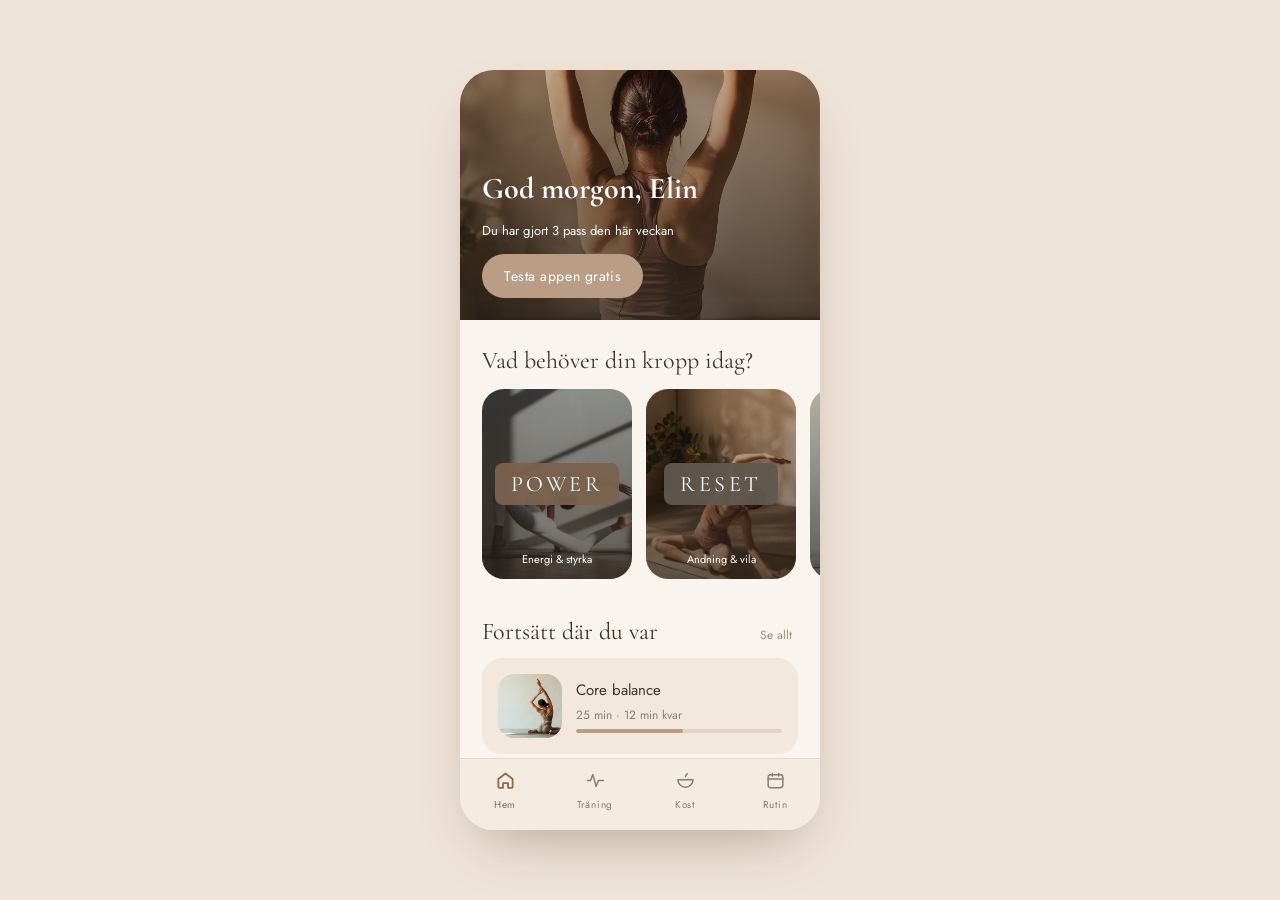
==== index.html @ 7ed8d4f2 "Initial HealthApp frontend" ====
<!DOCTYPE html>
<html lang="sv">
  <head>
    <meta charset="UTF-8" />
    <meta name="viewport" content="width=device-width, initial-scale=1.0" />
    <title>Balans – Health App</title>
    <link rel="preconnect" href="https://fonts.googleapis.com" />
    <link rel="preconnect" href="https://fonts.gstatic.com" crossorigin />
    <link href="https://fonts.googleapis.com/css2?family=Cormorant+Garamond:ital,wght@0,300;0,400;0,500;0,600;1,300;1,400&family=Jost:wght@300;400;500;600&display=swap" rel="stylesheet" />
    <link rel="stylesheet" href="styles.css" />
  </head>
  <body>
    <div class="page-shell">
      <div id="app" aria-live="polite"></div>
    </div>
    <script src="app.js"></script>
  </body>
</html>
---- styles.css ----
:root {
  --bg: #faf4ee;
  --bg-warm: #f6efe9;
  --surface: #f4ebe1;
  --surface-2: #f2e8dd;
  --surface-3: #f1e7dc;
  --surface-4: #fdf8f3;
  --inset: #efe2d3;
  --ink: #3d342c;
  --ink-secondary: #6d6055;
  --ink-tertiary: #8b7d6f;
  --ink-quaternary: #a08a73;
  --accent-brown: #8a6a4f;
  --accent-sand: #b99e85;
  --accent-deep: #5c4433;
  --line-soft: #eee2d5;
  --line-base: #e6d9ca;
  --line-strong: #ddcdb9;
  --track: #e2d3c1;
  --decor-ring: #ece0d2;
  --white: #ffffff;
  --shadow: rgba(90, 70, 52, 0.45);
  --shadow-soft: rgba(90, 70, 52, 0.6);
}

* {
  box-sizing: border-box;
}

html, body {
  margin: 0;
  min-height: 100%;
  background: #efe4d8;
  font-family: 'Jost', sans-serif;
  color: var(--ink);
}

body {
  min-height: 100vh;
  display: flex;
  align-items: center;
  justify-content: center;
}

button {
  font: inherit;
}

.page-shell {
  width: 100%;
  min-height: 100vh;
  display: flex;
  align-items: center;
  justify-content: center;
  padding: 28px;
}

.phone {
  width: 360px;
  height: 760px;
  border-radius: 34px;
  background: var(--bg);
  box-shadow: 0 26px 60px -24px var(--shadow);
  overflow: hidden;
  position: relative;
  display: flex;
  flex-direction: column;
}

.phone.reset-screen {
  background: var(--bg-warm);
}

.app-content {
  flex: 1;
  display: flex;
  flex-direction: column;
  overflow: hidden;
}

.topbar {
  display: flex;
  align-items: center;
  justify-content: space-between;
  padding: 18px 20px 0;
}

.icon-button,
.circle-button {
  width: 34px;
  height: 34px;
  border-radius: 50%;
  border: none;
  background: rgba(250, 244, 238, 0.85);
  color: var(--accent-deep);
  font-size: 15px;
  display: flex;
  align-items: center;
  justify-content: center;
  box-shadow: none;
  cursor: pointer;
}

.icon-button:hover,
.circle-button:hover,
.primary-button:hover,
.secondary-button:hover,
.menu-button:hover,
.tab:hover,
.card:hover,
.empty-card:hover {
  transform: translateY(-2px);
}

.icon-button:focus-visible,
.primary-button:focus-visible,
.secondary-button:focus-visible,
.tab:focus-visible,
.card:focus-visible,
.menu-button:focus-visible,
.filter-chip:focus-visible,
.link-button:focus-visible {
  outline: 2px solid rgba(58, 45, 38, 0.35);
  outline-offset: 2px;
}

.phone-header {
  display: flex;
  flex-direction: column;
  gap: 6px;
  padding: 18px 22px 0;
}

.eyebrow {
  font-size: 11px;
  letter-spacing: 0.2em;
  text-transform: uppercase;
  color: var(--ink-quaternary);
}

.title-display {
  font-family: 'Cormorant Garamond', serif;
  font-size: 38px;
  letter-spacing: 0.2em;
  color: var(--ink);
  text-transform: uppercase;
}

.section-title {
  font-family: 'Cormorant Garamond', serif;
  font-size: 24px;
  color: var(--ink);
}

.hero {
  position: relative;
  height: 250px;
  background-size: cover;
  background-position: center;
  flex: none;
}

.hero::after {
  content: "";
  position: absolute;
  inset: 0;
  background: linear-gradient(180deg, rgba(45, 38, 31, 0.3), rgba(45, 38, 31, 0.78));
}

.hero-content {
  position: absolute;
  left: 22px;
  right: 22px;
  bottom: 22px;
  z-index: 1;
  display: flex;
  flex-direction: column;
  gap: 14px;
}

.hero-greeting {
  font-family: 'Cormorant Garamond', serif;
  font-size: 30px;
  line-height: 1.15;
  color: var(--white);
  margin: 0;
}

.muted-copy {
  margin: 0;
  font-size: 13px;
  color: var(--white);
  line-height: 1.5;
}

.cta-button {
  align-self: flex-start;
  background: var(--accent-sand);
  color: var(--white);
  border-radius: 999px;
  padding: 12px 22px;
  font-size: 14px;
  letter-spacing: 0.04em;
  border: none;
  cursor: pointer;
}

.option-row {
  display: flex;
  gap: 14px;
  padding: 0 22px;
  overflow: auto;
  scrollbar-width: none;
}

.option-row::-webkit-scrollbar {
  display: none;
}

.feature-card {
  position: relative;
  width: 150px;
  height: 190px;
  flex: none;
  border-radius: 22px;
  overflow: hidden;
  background-size: cover;
  background-position: center;
  border: none;
  color: var(--white);
  cursor: pointer;
}

.feature-card::after {
  content: "";
  position: absolute;
  inset: 0;
  background: linear-gradient(180deg, rgba(45, 38, 31, 0.2), rgba(45, 38, 31, 0.72));
}

.feature-card .label {
  position: absolute;
  left: 0;
  right: 0;
  top: 50%;
  transform: translateY(-50%);
  text-align: center;
  z-index: 1;
}

.feature-card .label span {
  display: inline-block;
  background: rgba(122, 99, 79, 0.95);
  color: var(--white);
  font-family: 'Cormorant Garamond', serif;
  font-size: 22px;
  letter-spacing: 0.16em;
  padding: 8px 16px;
  border-radius: 8px;
}

.feature-card .subtitle {
  position: absolute;
  bottom: 12px;
  left: 14px;
  right: 14px;
  z-index: 1;
  font-size: 11px;
  line-height: 1.4;
}

.feature-card.reset .label span {
  background: rgba(96, 88, 78, 0.95);
}

.peek-card {
  width: 90px;
  height: 190px;
  background-size: cover;
  background-position: center;
}

.section-block {
  display: flex;
  flex-direction: column;
  gap: 12px;
  padding-top: 12px;
}

.section-header {
  display: flex;
  align-items: baseline;
  justify-content: space-between;
  padding: 0 22px;
}

.link-button {
  font-size: 12px;
  color: var(--ink-quaternary);
  background: transparent;
  border: none;
  cursor: pointer;
}

.resume-card {
  margin: 0 22px;
  background: var(--surface-2);
  border-radius: 20px;
  padding: 16px;
  display: flex;
  gap: 14px;
  align-items: center;
}

.thumb {
  width: 64px;
  height: 64px;
  border-radius: 16px;
  background-size: cover;
  background-position: center;
  flex: none;
}

.resume-meta {
  min-width: 0;
  display: flex;
  flex-direction: column;
  gap: 5px;
  flex: 1;
}

.resume-title {
  font-size: 15px;
  color: var(--ink);
}

.resume-time {
  font-size: 12px;
  color: var(--ink-tertiary);
}

.progress-track {
  width: 100%;
  height: 4px;
  border-radius: 99px;
  background: var(--track);
  overflow: hidden;
}

.progress-fill {
  display: block;
  height: 100%;
  background: var(--accent-sand);
  border-radius: inherit;
}

.tab-bar {
  height: 72px;
  background: var(--surface);
  border-top: 1px solid var(--line-base);
  display: grid;
  grid-template-columns: repeat(4, 1fr);
  align-items: center;
  padding-bottom: 8px;
  flex: none;
}

.tab {
  display: flex;
  flex-direction: column;
  align-items: center;
  gap: 6px;
  border: none;
  background: transparent;
  color: var(--ink-tertiary);
  cursor: pointer;
  transition: transform 0.15s ease;
}

.tab .label {
  font-size: 10px;
  letter-spacing: 0.08em;
  text-transform: none;
}

.tab.active {
  color: var(--accent-brown);
}

.tab svg {
  width: 21px;
  height: 21px;
}

.filter-row {
  display: flex;
  gap: 10px;
  flex-wrap: wrap;
  padding: 0 22px;
}

.filter-chip {
  display: inline-flex;
  align-items: center;
  justify-content: center;
  gap: 7px;
  background: var(--surface-3);
  color: var(--ink-secondary);
  padding: 9px 15px;
  border-radius: 999px;
  border: 1px solid var(--line-base);
  font-size: 13px;
  cursor: pointer;
}

.filter-chip.active {
  background: var(--ink);
  color: var(--bg);
  border-color: transparent;
}

.filter-chip .dot {
  width: 6px;
  height: 6px;
  border-radius: 50%;
  background: #d8bfa5;
}

.help-text {
  padding: 0 22px;
  font-size: 12px;
  line-height: 1.6;
  color: var(--ink-tertiary);
}

.session-list {
  display: flex;
  flex-direction: column;
  gap: 14px;
  padding: 18px 22px 0;
  overflow: hidden;
}

.workout-card {
  position: relative;
  height: 150px;
  border-radius: 22px;
  overflow: hidden;
  background-size: cover;
  background-position: center;
  border: none;
  padding: 0;
  cursor: pointer;
  box-shadow: 0 14px 30px -18px var(--shadow-soft);
}

.workout-card::after {
  content: "";
  position: absolute;
  inset: 0;
  background: linear-gradient(180deg, rgba(45, 38, 31, 0.55), rgba(45, 38, 31, 0.3) 45%, rgba(45, 38, 31, 0.78));
}

.workout-card .card-header,
.workout-card .card-footer {
  position: absolute;
  left: 16px;
  right: 16px;
  z-index: 1;
}

.workout-card .card-header {
  top: 14px;
  display: flex;
  align-items: flex-start;
  justify-content: space-between;
}

.workout-card .title {
  font-family: 'Cormorant Garamond', serif;
  font-size: 25px;
  color: var(--white);
}

.badge {
  background: rgba(255, 255, 255, 0.92);
  color: var(--accent-deep);
  font-size: 10px;
  letter-spacing: 0.1em;
  padding: 5px 10px;
  border-radius: 99px;
  text-transform: uppercase;
}

.card-footer {
  bottom: 14px;
  display: flex;
  gap: 8px;
}

.meta-pill {
  background: rgba(250, 244, 238, 0.22);
  color: var(--white);
  font-size: 12px;
  padding: 6px 12px;
  border-radius: 99px;
}

.detail-shell {
  display: flex;
  flex-direction: column;
  height: 100%;
}

.detail-hero {
  position: relative;
  height: 300px;
  background-size: cover;
  background-position: center;
  flex: none;
}

.detail-hero::after {
  content: "";
  position: absolute;
  inset: 0;
  background: linear-gradient(180deg, rgba(45, 38, 31, 0.35), rgba(45, 38, 31, 0.08) 38%, rgba(250, 244, 238, 0.98) 82%);
}

.detail-hero .top-controls {
  position: absolute;
  top: 22px;
  left: 20px;
  right: 20px;
  display: flex;
  justify-content: space-between;
  z-index: 1;
}

.detail-hero .title-wrap {
  position: absolute;
  left: 24px;
  right: 24px;
  bottom: 18px;
  display: flex;
  flex-direction: column;
  gap: 10px;
  z-index: 1;
}

.kicker {
  margin: 0;
  font-size: 11px;
  letter-spacing: 0.18em;
  text-transform: uppercase;
  color: var(--accent-brown);
}

.detail-title {
  margin: 0;
  font-family: 'Cormorant Garamond', serif;
  font-size: 34px;
  color: var(--ink);
  line-height: 1.1;
}

.meta-grid {
  display: flex;
  gap: 10px;
  padding: 4px 24px 0;
}

.meta-box {
  flex: 1;
  background: var(--surface-2);
  border-radius: 16px;
  padding: 12px;
  display: flex;
  flex-direction: column;
  gap: 4px;
}

.meta-box strong {
  font-size: 16px;
  color: var(--ink);
  font-weight: 500;
}

.meta-box span {
  font-size: 11px;
  color: var(--ink-tertiary);
}

.description-block {
  padding: 20px 24px 0;
  font-size: 13px;
  line-height: 1.75;
  color: var(--ink-secondary);
}

.steps-block {
  padding: 0 24px;
  display: flex;
  flex-direction: column;
  gap: 12px;
}

.steps-title {
  font-family: 'Cormorant Garamond', serif;
  font-size: 21px;
  color: var(--ink);
  margin: 0;
}

.step-list {
  display: flex;
  flex-direction: column;
  gap: 10px;
}

.step-row {
  display: flex;
  gap: 12px;
  align-items: center;
}

.step-number {
  width: 26px;
  height: 26px;
  border-radius: 99px;
  background: #e8dccd;
  color: var(--ink-secondary);
  font-size: 11px;
  display: flex;
  align-items: center;
  justify-content: center;
  flex: none;
}

.step-content {
  flex: 1;
  display: flex;
  justify-content: space-between;
  align-items: baseline;
  border-bottom: 1px solid var(--line-soft);
  padding-bottom: 9px;
}

.step-content:last-child {
  border-bottom: none;
}

.step-name {
  font-size: 13px;
  color: var(--ink);
}

.step-time {
  font-size: 12px;
  color: var(--ink-quaternary);
}

.bottom-action {
  margin-top: auto;
  display: flex;
  gap: 12px;
  align-items: center;
  padding: 14px 24px 26px;
  background: linear-gradient(180deg, rgba(250, 244, 238, 0), var(--bg) 40%);
}

.primary-button {
  flex: 1;
  border: none;
  background: var(--ink);
  color: var(--bg);
  text-align: center;
  padding: 16px;
  border-radius: 999px;
  font-size: 15px;
  letter-spacing: 0.04em;
  cursor: pointer;
}

.secondary-button {
  width: 52px;
  height: 52px;
  border-radius: 50%;
  border: 1px solid var(--line-strong);
  color: var(--accent-brown);
  background: transparent;
  cursor: pointer;
  font-size: 15px;
}

.reset-inner {
  display: flex;
  flex-direction: column;
  align-items: center;
  padding: 30px 0 26px;
  gap: 18px;
}

.breathing-orb {
  width: 196px;
  height: 196px;
  border-radius: 50%;
  border: 1px solid #e0d0bd;
  display: flex;
  align-items: center;
  justify-content: center;
}

.breathing-inner {
  width: 152px;
  height: 152px;
  border-radius: 50%;
  background: var(--inset);
  display: flex;
  flex-direction: column;
  align-items: center;
  justify-content: center;
  gap: 6px;
  transition: transform 0.8s ease-in-out;
}

.breathing-inner.active {
  transform: scale(1.12);
}

.breathing-phase {
  font-size: 11px;
  letter-spacing: 0.14em;
  text-transform: uppercase;
  color: var(--ink-tertiary);
}

.reset-subtitle {
  font-size: 12px;
  color: var(--ink-tertiary);
}

.reset-actions {
  padding: 0 24px;
  display: flex;
  flex-direction: column;
  gap: 14px;
}

.section-label-row {
  display: flex;
  justify-content: space-between;
  align-items: baseline;
}

.session-cards {
  display: flex;
  flex-direction: column;
  gap: 10px;
}

.list-card {
  background: var(--surface-4);
  border-radius: 18px;
  padding: 14px;
  display: flex;
  gap: 13px;
  align-items: center;
  border: none;
  text-align: left;
  cursor: pointer;
}

.list-card .mini-thumb {
  width: 46px;
  height: 46px;
  border-radius: 14px;
  background-size: cover;
  background-position: center;
  flex: none;
}

.list-card .list-copy {
  flex: 1;
  display: flex;
  flex-direction: column;
  gap: 3px;
}

.list-card .name {
  font-size: 14px;
  color: var(--ink);
}

.list-card .meta {
  font-size: 11px;
  color: var(--ink-tertiary);
}

.arrow {
  color: var(--accent-brown);
  font-size: 13px;
}

.nutrition-wrap,
.routine-wrap {
  display: flex;
  flex-direction: column;
  height: 100%;
}

.nutrition-header,
.routine-header {
  display: flex;
  flex-direction: column;
  gap: 16px;
  padding: 36px 22px 0;
}

.nutrition-header h2,
.routine-header h2 {
  margin: 0;
  font-family: 'Cormorant Garamond', serif;
  font-size: 30px;
  color: var(--ink);
}

.subcopy {
  font-size: 13px;
  color: var(--ink-tertiary);
  line-height: 1.6;
  margin: 0;
}

.search-bar {
  background: var(--surface-3);
  border: 1px solid var(--line-base);
  border-radius: 999px;
  padding: 12px 18px;
  color: var(--ink-quaternary);
  font-size: 13px;
}

.chip-row {
  display: flex;
  gap: 9px;
  flex-wrap: wrap;
}

.chip {
  border: 1px solid var(--line-base);
  background: var(--surface-3);
  color: var(--ink-secondary);
  padding: 8px 15px;
  border-radius: 999px;
  font-size: 12px;
  cursor: pointer;
}

.chip.active {
  background: var(--ink);
  color: var(--bg);
  border-color: transparent;
}

.nutrition-body {
  display: flex;
  flex-direction: column;
  gap: 14px;
  padding: 20px 22px 0;
}

.hero-recipe {
  position: relative;
  height: 180px;
  border-radius: 22px;
  overflow: hidden;
  background: repeating-linear-gradient(135deg, #e3d2bf 0 7px, #dbc8b2 7px 14px);
}

.hero-recipe::after {
  content: "";
  position: absolute;
  inset: 0;
  background: linear-gradient(180deg, rgba(45, 38, 31, 0.3), rgba(45, 38, 31, 0.78));
}

.hero-recipe .label-tag {
  position: absolute;
  top: 14px;
  left: 16px;
  z-index: 1;
  font-family: 'Jost', monospace;
  font-size: 9px;
  letter-spacing: 0.12em;
  color: rgba(255,255,255,0.8);
}

.hero-recipe .text-wrap {
  position: absolute;
  left: 16px;
  right: 16px;
  bottom: 14px;
  z-index: 1;
  display: flex;
  flex-direction: column;
  gap: 9px;
}

.hero-recipe h3 {
  font-family: 'Cormorant Garamond', serif;
  font-size: 26px;
  color: var(--white);
  margin: 0;
}

.recipe-row {
  background: var(--surface-2);
  border-radius: 20px;
  padding: 14px;
  display: flex;
  gap: 14px;
  align-items: center;
}

.recipe-thumb {
  width: 68px;
  height: 68px;
  border-radius: 16px;
  flex: none;
  background: repeating-linear-gradient(135deg, #dfd3c6 0 6px, #d6c8b9 6px 12px);
}

.recipe-copy {
  flex: 1;
  display: flex;
  flex-direction: column;
  gap: 5px;
}

.recipe-copy strong {
  font-size: 15px;
  color: var(--ink);
  font-weight: 500;
}

.recipe-copy span {
  font-size: 12px;
  color: var(--ink-tertiary);
}

.shopping-note {
  display: flex;
  justify-content: space-between;
  align-items: center;
  padding: 2px 4px;
}

.shopping-note span {
  font-size: 12px;
  color: var(--ink-tertiary);
}

.shopping-note button {
  font-size: 12px;
  color: var(--accent-brown);
  background: transparent;
  border: none;
  cursor: pointer;
}

.routine-card {
  background: var(--surface-3);
  border-radius: 24px;
  padding: 20px;
  display: flex;
  flex-direction: column;
  gap: 16px;
}

.routine-summary {
  display: flex;
  align-items: baseline;
  justify-content: space-between;
}

.routine-summary span {
  font-size: 13px;
  color: var(--ink-secondary);
}

.routine-summary strong {
  font-family: 'Cormorant Garamond', serif;
  font-size: 22px;
  color: var(--ink);
}

.week-grid {
  display: grid;
  grid-template-columns: repeat(7, 1fr);
  gap: 6px;
}

.day-cell {
  display: flex;
  flex-direction: column;
  align-items: center;
  gap: 7px;
}

.day-cell .letter {
  font-size: 10px;
  color: var(--ink-quaternary);
}

.day-bar {
  width: 100%;
  height: 30px;
  border-radius: 9px;
  background: var(--track);
}

.day-bar.done {
  background: var(--accent-sand);
}

.day-bar.tomorrow {
  background: var(--inset);
  border: 1px dashed #d9c7b2;
}

.day-list {
  display: flex;
  flex-direction: column;
  gap: 10px;
  padding: 22px 22px 0;
}

.task-item {
  display: flex;
  gap: 13px;
  align-items: center;
  background: var(--surface-2);
  border-radius: 18px;
  padding: 14px;
}

.task-check {
  width: 30px;
  height: 30px;
  border-radius: 50%;
  border: 1px solid #d9c7b2;
  background: transparent;
  color: var(--white);
  display: flex;
  align-items: center;
  justify-content: center;
  font-size: 13px;
}

.task-check.done {
  background: var(--accent-sand);
  border-color: var(--accent-sand);
}

.task-copy {
  flex: 1;
  display: flex;
  flex-direction: column;
  gap: 3px;
}

.task-copy strong {
  font-size: 14px;
  color: var(--ink);
  font-weight: 500;
}

.task-copy span {
  font-size: 11px;
  color: var(--ink-tertiary);
}

.insight-box {
  margin: 4px 22px 0;
  border: 1px solid #eadfd1;
  border-radius: 18px;
  padding: 16px;
  display: flex;
  flex-direction: column;
  gap: 8px;
}

.insight-box strong {
  font-family: 'Cormorant Garamond', serif;
  font-style: italic;
  font-size: 17px;
  color: var(--ink);
  font-weight: 500;
}

.insight-box span {
  font-size: 12px;
  line-height: 1.6;
  color: var(--ink-tertiary);
}

.hidden {
  display: none !important;
}

@media (max-width: 420px) {
  .page-shell {
    padding: 0;
  }

  .phone {
    width: 100vw;
    height: 100vh;
    border-radius: 0;
  }
}
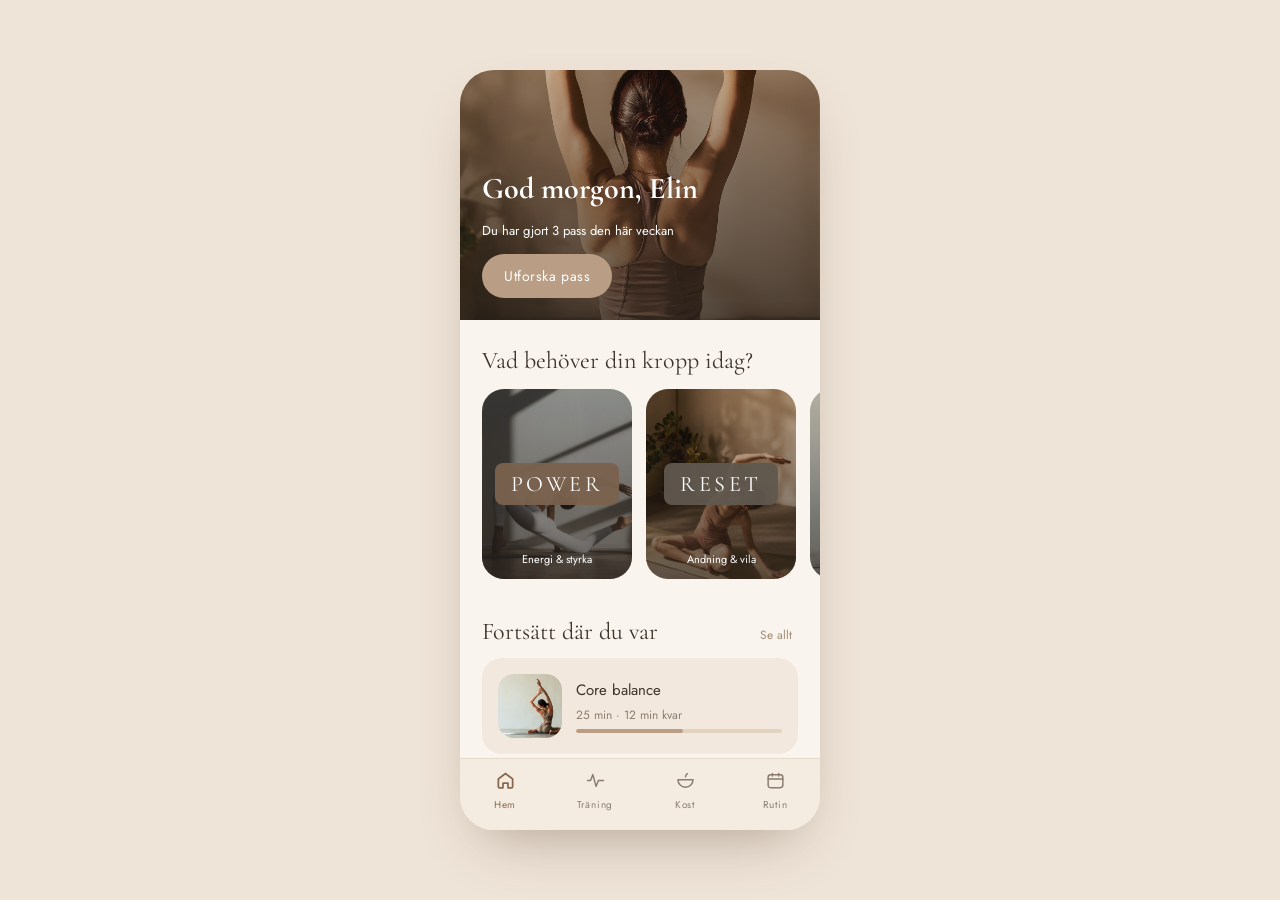
==== commit 6e424c5b: "Polish mobile layout and finish prototype interactions" ====
--- a/index.html
+++ b/index.html
@@ -7,12 +7,12 @@
     <link rel="preconnect" href="https://fonts.googleapis.com" />
     <link rel="preconnect" href="https://fonts.gstatic.com" crossorigin />
     <link href="https://fonts.googleapis.com/css2?family=Cormorant+Garamond:ital,wght@0,300;0,400;0,500;0,600;1,300;1,400&family=Jost:wght@300;400;500;600&display=swap" rel="stylesheet" />
-    <link rel="stylesheet" href="styles.css" />
+    <link rel="stylesheet" href="styles.css?v=step3b" />
   </head>
   <body>
     <div class="page-shell">
       <div id="app" aria-live="polite"></div>
     </div>
-    <script src="app.js"></script>
+    <script src="app.js?v=step3b"></script>
   </body>
 </html>
--- a/styles.css
+++ b/styles.css
@@ -73,9 +73,28 @@
 
 .app-content {
   flex: 1;
-  display: flex;
-  flex-direction: column;
-  overflow: hidden;
+  min-height: 0;
+  display: flex;
+  flex-direction: column;
+  overflow-x: hidden;
+  overflow-y: auto;
+  overscroll-behavior-y: contain;
+  scrollbar-width: none;
+}
+
+.app-content::-webkit-scrollbar {
+  display: none;
+}
+
+.home-screen {
+  flex: none;
+  min-height: 100%;
+  height: auto !important;
+}
+
+.home-screen .home-feed {
+  flex: none;
+  overflow: visible !important;
 }
 
 .topbar {
@@ -454,6 +473,17 @@
   box-shadow: 0 14px 30px -18px var(--shadow-soft);
 }
 
+.workout-card[hidden] {
+  display: none !important;
+}
+
+.workout-empty {
+  margin: 8px 0;
+  color: var(--ink-tertiary);
+  font-size: 13px;
+  text-align: center;
+}
+
 .workout-card::after {
   content: "";
   position: absolute;
@@ -728,6 +758,13 @@
   transform: scale(1.12);
 }
 
+.breathing-count {
+  font-family: 'Cormorant Garamond', serif;
+  font-size: 30px;
+  color: var(--ink);
+  font-variant-numeric: tabular-nums;
+}
+
 .breathing-phase {
   font-size: 11px;
   letter-spacing: 0.14em;
@@ -833,12 +870,24 @@
 }
 
 .search-bar {
+  width: 100%;
   background: var(--surface-3);
   border: 1px solid var(--line-base);
   border-radius: 999px;
   padding: 12px 18px;
   color: var(--ink-quaternary);
   font-size: 13px;
+  font-family: inherit;
+}
+
+.search-bar:focus {
+  outline: 2px solid rgba(138, 106, 79, 0.35);
+  outline-offset: 2px;
+}
+
+.search-bar::placeholder {
+  color: var(--ink-quaternary);
+  opacity: 1;
 }
 
 .chip-row {
@@ -1109,6 +1158,350 @@
   display: none !important;
 }
 
+.player-screen {
+  background:
+    radial-gradient(circle at 50% 42%, rgba(239, 226, 211, 0.72), transparent 38%),
+    var(--bg);
+}
+
+.player-layout {
+  height: 100%;
+  min-height: 0;
+  display: flex;
+  flex-direction: column;
+  padding: 20px 22px 24px;
+}
+
+.player-header {
+  display: grid;
+  grid-template-columns: 34px 1fr 34px;
+  align-items: center;
+  gap: 12px;
+}
+
+.player-header-copy {
+  display: flex;
+  flex-direction: column;
+  align-items: center;
+  gap: 4px;
+}
+
+.player-kicker,
+.player-step-count,
+.player-timer-label {
+  font-size: 10px;
+  letter-spacing: 0.14em;
+  color: var(--ink-quaternary);
+  text-transform: uppercase;
+}
+
+.player-step-count {
+  color: var(--ink-tertiary);
+  letter-spacing: 0.1em;
+}
+
+.player-header-spacer {
+  width: 34px;
+  height: 34px;
+}
+
+.player-progress {
+  padding: 24px 2px 0;
+}
+
+.player-progress .progress-track {
+  height: 5px;
+}
+
+.player-main {
+  flex: 1;
+  min-height: 220px;
+  display: flex;
+  flex-direction: column;
+  justify-content: center;
+  align-items: center;
+  text-align: center;
+  padding: 18px 8px;
+}
+
+.player-orbit {
+  width: 228px;
+  aspect-ratio: 1;
+  border: 1px solid #e0d0bd;
+  border-radius: 50%;
+  display: grid;
+  place-items: center;
+  margin-bottom: 24px;
+}
+
+.player-orbit-inner {
+  width: 186px;
+  aspect-ratio: 1;
+  border-radius: 50%;
+  background: var(--inset);
+  display: flex;
+  flex-direction: column;
+  align-items: center;
+  justify-content: center;
+  gap: 7px;
+}
+
+.player-orbit-inner.is-running {
+  animation: player-breathe 5s ease-in-out infinite;
+}
+
+@keyframes player-breathe {
+  0%, 100% { transform: scale(1); }
+  50% { transform: scale(1.035); }
+}
+
+.player-timer {
+  font-family: 'Cormorant Garamond', serif;
+  font-size: 58px;
+  line-height: 1;
+  color: var(--ink);
+  font-variant-numeric: tabular-nums;
+}
+
+.player-step-title {
+  margin: 8px 0 0;
+  font-family: 'Cormorant Garamond', serif;
+  font-size: 29px;
+  font-weight: 400;
+  line-height: 1.1;
+  color: var(--ink);
+}
+
+.player-cue {
+  max-width: 260px;
+  margin: 10px 0 0;
+  color: var(--ink-secondary);
+  font-size: 13px;
+  line-height: 1.55;
+  text-align: center;
+}
+
+.player-step-list {
+  display: flex;
+  flex-direction: column;
+  gap: 0;
+  border-top: 1px solid var(--line-soft);
+}
+
+.player-step-row {
+  display: grid;
+  grid-template-columns: 28px minmax(0, 1fr) auto;
+  align-items: center;
+  gap: 10px;
+  min-height: 38px;
+  color: var(--ink-tertiary);
+  border-bottom: 1px solid var(--line-soft);
+}
+
+.player-step-index {
+  width: 24px;
+  height: 24px;
+  border-radius: 50%;
+  display: grid;
+  place-items: center;
+  background: var(--surface-2);
+  color: var(--ink-secondary);
+  font-size: 10px;
+}
+
+.player-step-name {
+  font-size: 12px;
+}
+
+.player-step-duration {
+  font-size: 11px;
+  color: var(--ink-quaternary);
+}
+
+.player-step-row.current .player-step-index,
+.player-step-row.passed .player-step-index {
+  background: var(--accent-sand);
+  color: var(--white);
+}
+
+.player-step-row.current .player-step-name {
+  color: var(--ink);
+}
+
+.player-controls {
+  display: grid;
+  grid-template-columns: 1fr 1.5fr 1fr;
+  align-items: center;
+  gap: 10px;
+  padding-top: 18px;
+}
+
+.player-control-primary,
+.player-control-secondary {
+  min-height: 48px;
+  border-radius: 999px;
+  cursor: pointer;
+  transition: transform 0.15s ease, background-color 0.15s ease;
+}
+
+.player-control-primary {
+  border: none;
+  background: var(--ink);
+  color: var(--bg);
+  font-size: 14px;
+}
+
+.player-control-secondary {
+  border: 1px solid var(--line-strong);
+  background: transparent;
+  color: var(--accent-brown);
+  font-size: 12px;
+}
+
+.player-control-primary:hover,
+.player-control-secondary:hover {
+  transform: translateY(-2px);
+}
+
+.player-complete {
+  height: 100%;
+  display: flex;
+  flex-direction: column;
+  align-items: center;
+  justify-content: center;
+  padding: 34px;
+  text-align: center;
+}
+
+.complete-mark {
+  width: 72px;
+  height: 72px;
+  display: grid;
+  place-items: center;
+  border-radius: 50%;
+  background: var(--accent-sand);
+  color: var(--white);
+  font-size: 28px;
+  margin-bottom: 24px;
+}
+
+.player-complete h1 {
+  margin: 10px 0 0;
+  font-family: 'Cormorant Garamond', serif;
+  font-size: 36px;
+  font-weight: 400;
+}
+
+.player-complete .primary-button {
+  flex: none;
+  width: 100%;
+}
+
+.completion-actions {
+  width: 100%;
+  display: flex;
+  flex-direction: column;
+  gap: 10px;
+  margin-top: 28px;
+}
+
+.completion-secondary {
+  min-height: 48px;
+  border: 1px solid var(--line-strong);
+  border-radius: 999px;
+  background: transparent;
+  color: var(--accent-brown);
+  font-size: 14px;
+  cursor: pointer;
+}
+
+.routine-card .progress-fill,
+.day-bar {
+  transition: width 400ms ease, background-color 400ms ease;
+}
+
+.recipe-item {
+  transition: opacity 150ms ease, transform 150ms ease;
+}
+
+.recipe-item[hidden] {
+  display: none !important;
+}
+
+@media (prefers-reduced-motion: reduce) {
+  *, *::before, *::after {
+    scroll-behavior: auto !important;
+    animation-duration: 0.01ms !important;
+    animation-iteration-count: 1 !important;
+    transition-duration: 0.01ms !important;
+  }
+}
+
+@media (max-height: 720px) {
+  .app-content {
+    overflow-y: auto;
+  }
+
+  .phone:not(.player-screen) .app-content {
+    flex: 0 0 calc(100% - 72px);
+    height: calc(100% - 72px);
+  }
+
+  .phone:not(.player-screen) .tab-bar {
+    position: absolute;
+    right: 0;
+    bottom: 0;
+    left: 0;
+    z-index: 5;
+  }
+
+  .phone.player-screen .app-content {
+    flex: 0 0 100%;
+    height: 100%;
+  }
+
+  .power-screen,
+  .detail-shell,
+  .nutrition-wrap,
+  .routine-wrap,
+  .player-layout {
+    flex: none;
+    min-height: 100%;
+    height: auto;
+    overflow: visible;
+  }
+
+  .reset-layout {
+    flex: none;
+    min-height: 0;
+    height: auto !important;
+    overflow: visible;
+  }
+
+  .power-screen .session-list {
+    flex: none;
+    overflow: visible;
+    padding-bottom: 20px;
+  }
+
+  .detail-shell .steps-block {
+    padding-bottom: 12px;
+  }
+
+  .nutrition-body {
+    flex: none;
+    padding-bottom: 20px;
+  }
+
+  .reset-layout .reset-actions {
+    padding-bottom: 20px;
+  }
+
+  .routine-wrap .insight-box {
+    margin-bottom: 20px;
+  }
+}
+
 @media (max-width: 420px) {
   .page-shell {
     padding: 0;
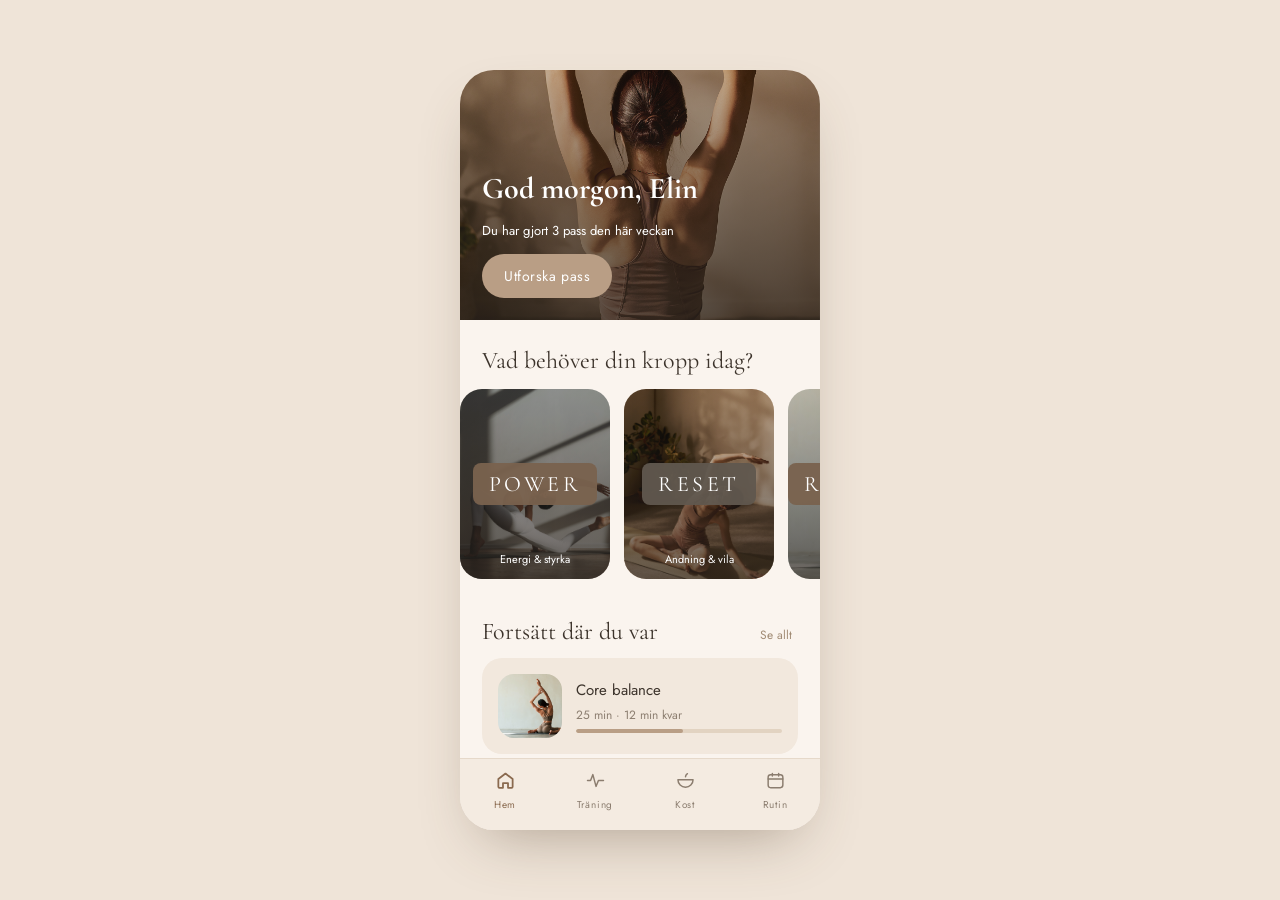
==== commit 987dbe1c: "Add recipe images and expand browseable content" ====
--- a/index.html
+++ b/index.html
@@ -7,12 +7,12 @@
     <link rel="preconnect" href="https://fonts.googleapis.com" />
     <link rel="preconnect" href="https://fonts.gstatic.com" crossorigin />
     <link href="https://fonts.googleapis.com/css2?family=Cormorant+Garamond:ital,wght@0,300;0,400;0,500;0,600;1,300;1,400&family=Jost:wght@300;400;500;600&display=swap" rel="stylesheet" />
-    <link rel="stylesheet" href="styles.css?v=step3b" />
+    <link rel="stylesheet" href="styles.css?v=20260930" />
   </head>
   <body>
     <div class="page-shell">
       <div id="app" aria-live="polite"></div>
     </div>
-    <script src="app.js?v=step3b"></script>
+    <script src="app.js?v=20260930"></script>
   </body>
 </html>
--- a/styles.css
+++ b/styles.css
@@ -228,7 +228,11 @@
   display: flex;
   gap: 14px;
   padding: 0 22px;
-  overflow: auto;
+  overflow-x: auto;
+  overflow-y: hidden;
+  scroll-snap-type: x mandatory;
+  overscroll-behavior-x: contain;
+  -webkit-overflow-scrolling: touch;
   scrollbar-width: none;
 }
 
@@ -248,6 +252,7 @@
   border: none;
   color: var(--white);
   cursor: pointer;
+  scroll-snap-align: start;
 }
 
 .feature-card::after {
@@ -457,7 +462,16 @@
   flex-direction: column;
   gap: 14px;
   padding: 18px 22px 0;
-  overflow: hidden;
+  overflow: visible;
+  flex: none;
+  padding-bottom: 20px;
+}
+
+.power-screen {
+  flex: none !important;
+  min-height: 100%;
+  height: auto;
+  overflow: visible !important;
 }
 
 .workout-card {
@@ -846,6 +860,12 @@
   height: 100%;
 }
 
+.nutrition-wrap {
+  flex: none;
+  min-height: 100%;
+  height: auto !important;
+}
+
 .nutrition-header,
 .routine-header {
   display: flex;
@@ -917,6 +937,8 @@
   flex-direction: column;
   gap: 14px;
   padding: 20px 22px 0;
+  flex: none;
+  padding-bottom: 24px;
 }
 
 .hero-recipe {
